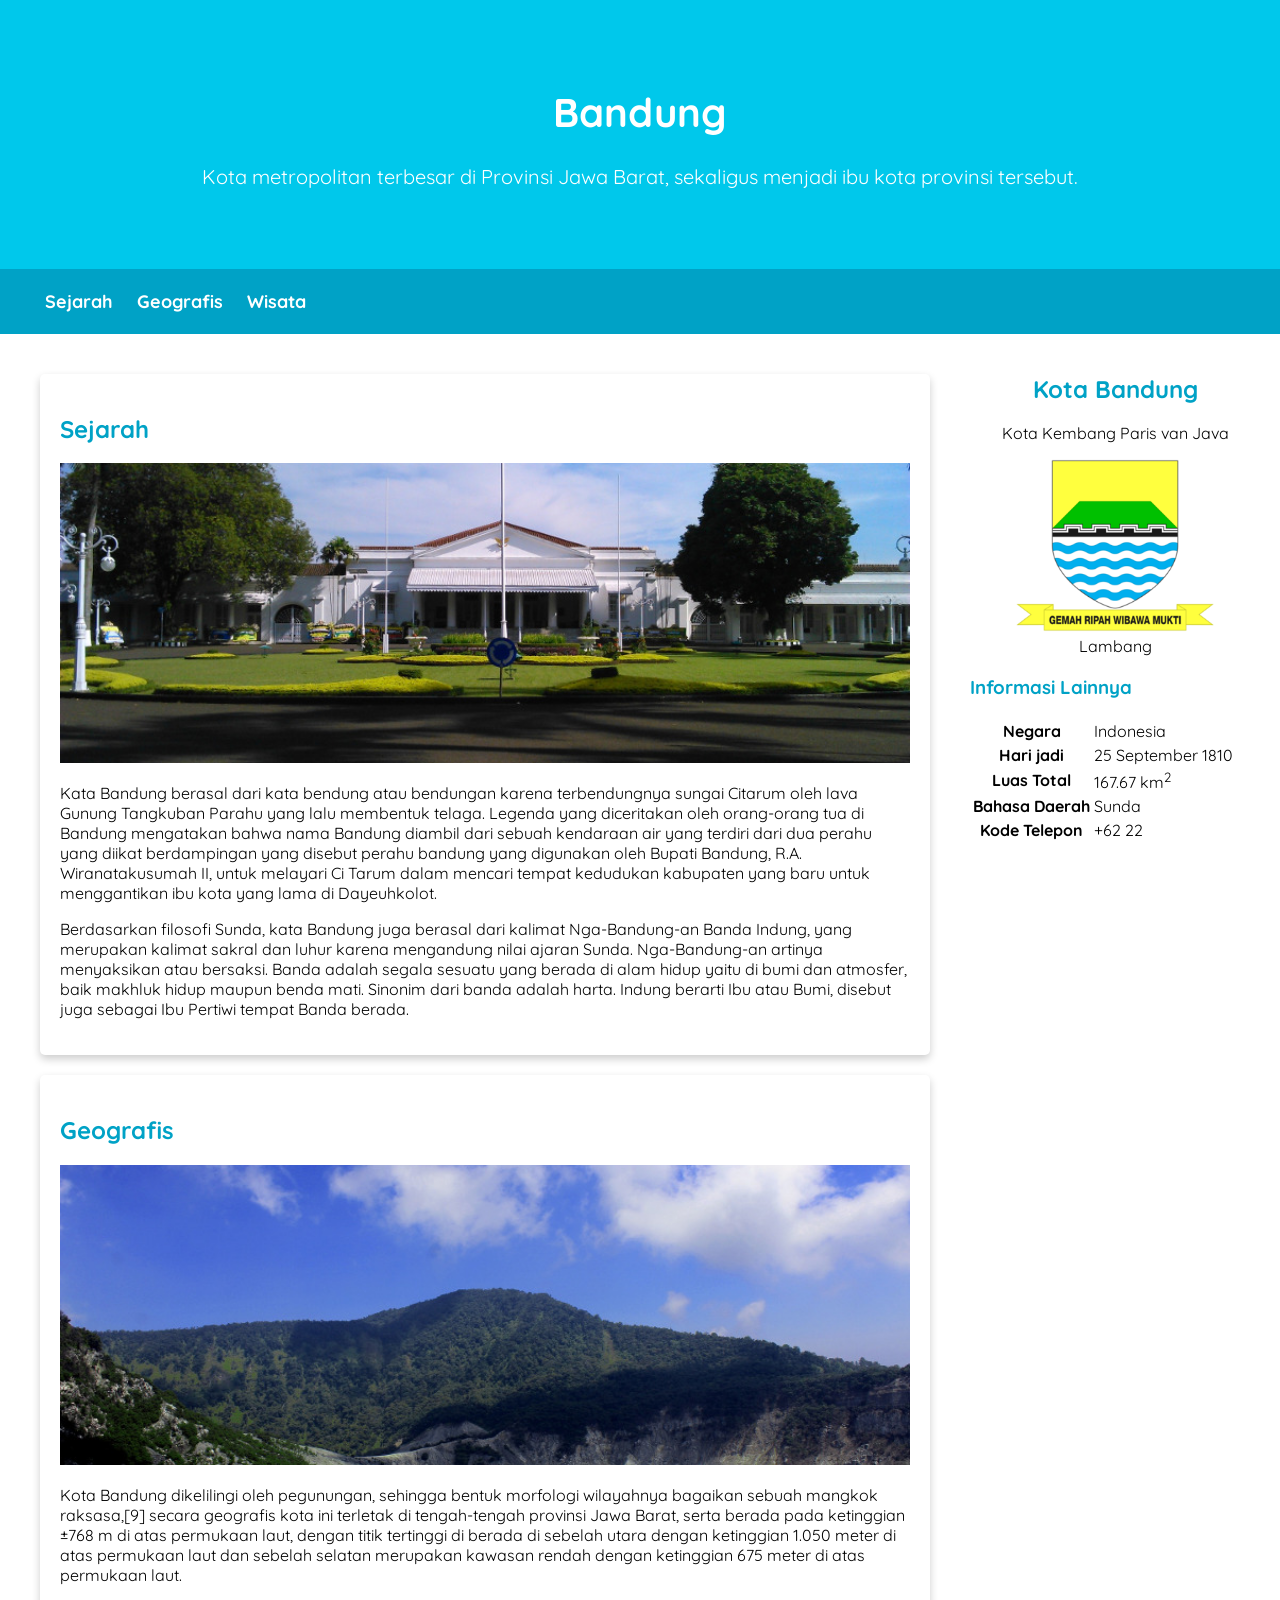
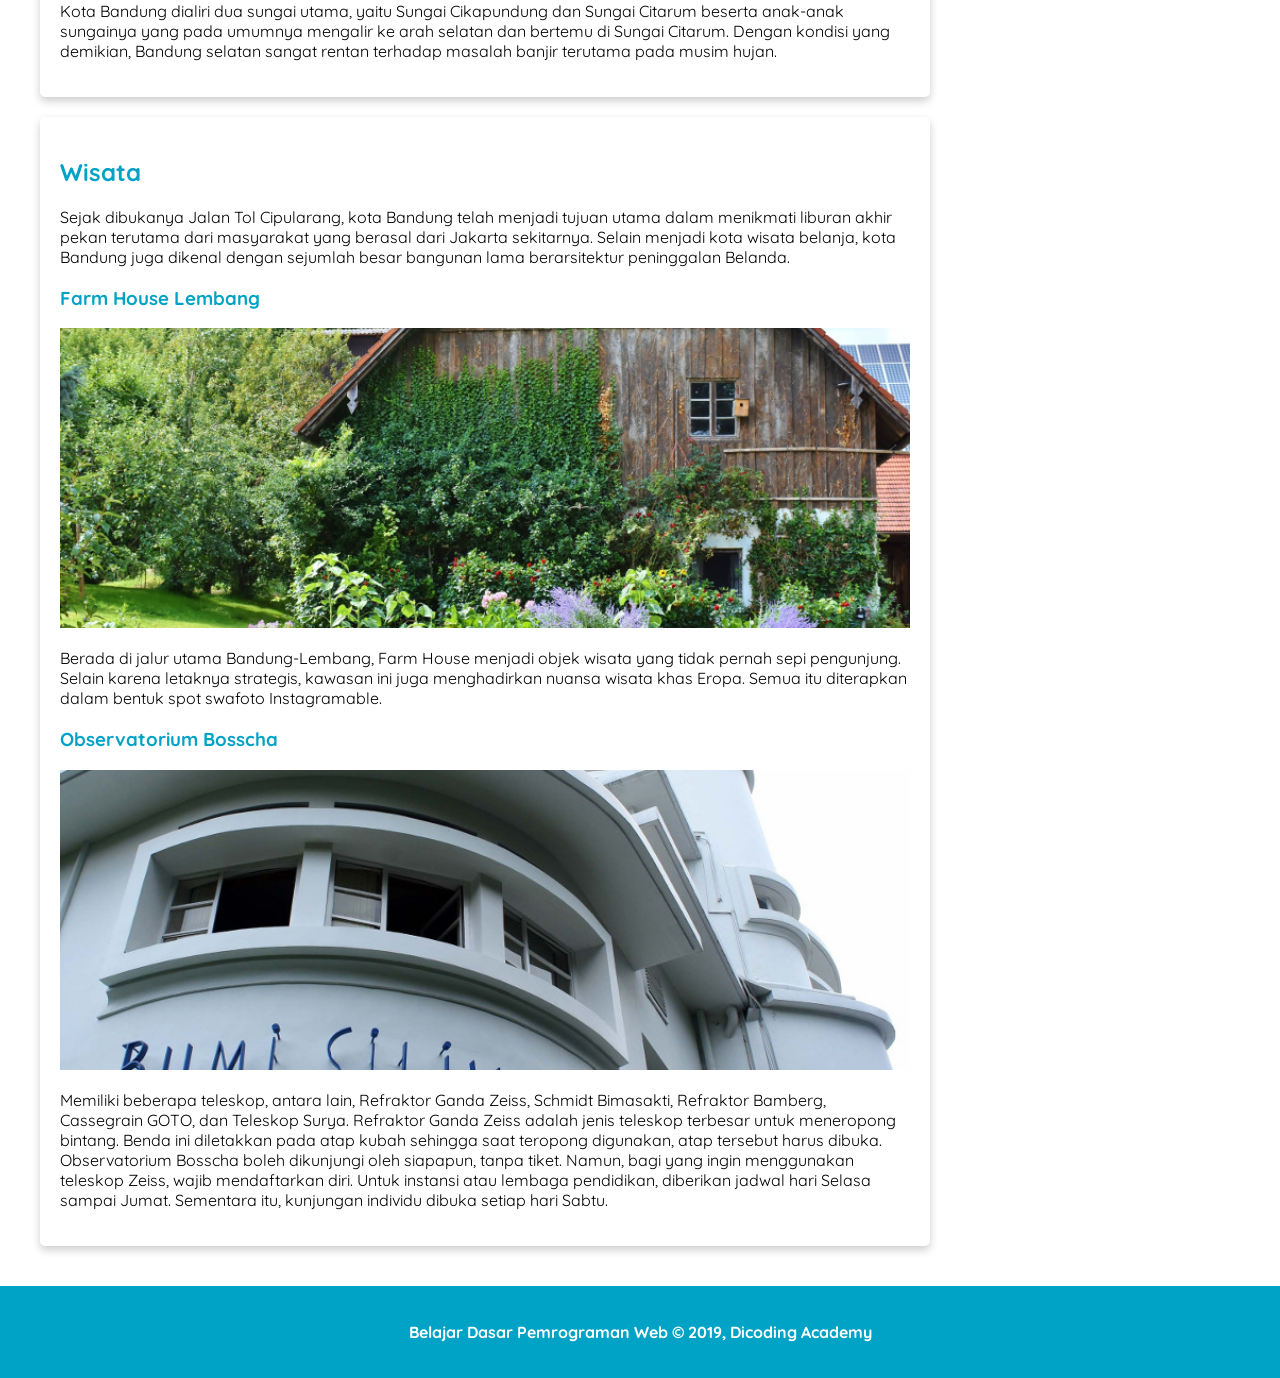
==== index.html @ c3ca7ef8 "1st commit" ====
<!DOCTYPE html>
<html>
  <head>
    <meta charset="utf-8" />
    <meta meta="viewport" content="width=device-width, initial-scale=1" />
    <title>Halaman Profil Bandung</title>

    <link rel="stylesheet" href="assets/styles/style.css" />
    <link rel="preconnect" href="https://fonts.googleapis.com" />
    <link rel="preconnect" href="https://fonts.gstatic.com" crossorigin />
    <link
      href="https://fonts.googleapis.com/css2?family=Quicksand:wght@400;700&display=swap"
      rel="stylesheet"
    />
  </head>

  <body>
    <header>
      <div class="jumbotron">
        <h1>Bandung</h1>
        <p>
          Kota metropolitan terbesar di Provinsi Jawa Barat, sekaligus menjadi
          ibu kota provinsi tersebut.
        </p>
      </div>
      <nav>
        <ul>
          <li>
            <a href="#sejarah">Sejarah</a>
          </li>
          <li>
            <a href="#geografis">Geografis</a>
          </li>
          <li>
            <a href="#wisata">Wisata</a>
          </li>
        </ul>
      </nav>
    </header>

    <main>
      <!-- Konten artikel -->
      <div id="content">
        <article id="sejarah" class="card">
          <h2>Sejarah</h2>
          <img
            src="assets/image/history.jpg"
            alt="sejarah"
            class="featured-image"
          />
          <p>
            Kata Bandung berasal dari kata bendung atau bendungan karena
            terbendungnya sungai Citarum oleh lava Gunung Tangkuban Parahu yang
            lalu membentuk telaga. Legenda yang diceritakan oleh orang-orang tua
            di Bandung mengatakan bahwa nama Bandung diambil dari sebuah
            kendaraan air yang terdiri dari dua perahu yang diikat berdampingan
            yang disebut perahu bandung yang digunakan oleh Bupati Bandung, R.A.
            Wiranatakusumah II, untuk melayari Ci Tarum dalam mencari tempat
            kedudukan kabupaten yang baru untuk menggantikan ibu kota yang lama
            di Dayeuhkolot.
          </p>

          <p>
            Berdasarkan filosofi Sunda, kata Bandung juga berasal dari kalimat
            Nga-Bandung-an Banda Indung, yang merupakan kalimat sakral dan luhur
            karena mengandung nilai ajaran Sunda. Nga-Bandung-an artinya
            menyaksikan atau bersaksi. Banda adalah segala sesuatu yang berada
            di alam hidup yaitu di bumi dan atmosfer, baik makhluk hidup maupun
            benda mati. Sinonim dari banda adalah harta. Indung berarti Ibu atau
            Bumi, disebut juga sebagai Ibu Pertiwi tempat Banda berada.
          </p>
        </article>

        <article id="geografis" class="card">
          <h2>Geografis</h2>
          <img
            src="assets/image/geografis.jpg"
            alt="geografis"
            class="featured-image"
          />
          <p>
            Kota Bandung dikelilingi oleh pegunungan, sehingga bentuk morfologi
            wilayahnya bagaikan sebuah mangkok raksasa,[9] secara geografis kota
            ini terletak di tengah-tengah provinsi Jawa Barat, serta berada pada
            ketinggian ±768 m di atas permukaan laut, dengan titik tertinggi di
            berada di sebelah utara dengan ketinggian 1.050 meter di atas
            permukaan laut dan sebelah selatan merupakan kawasan rendah dengan
            ketinggian 675 meter di atas permukaan laut.
          </p>

          <p>
            Kota Bandung dialiri dua sungai utama, yaitu Sungai Cikapundung dan
            Sungai Citarum beserta anak-anak sungainya yang pada umumnya
            mengalir ke arah selatan dan bertemu di Sungai Citarum. Dengan
            kondisi yang demikian, Bandung selatan sangat rentan terhadap
            masalah banjir terutama pada musim hujan.
          </p>
        </article>

        <article id="wisata" class="card">
          <h2>Wisata</h2>
          <p>
            Sejak dibukanya Jalan Tol Cipularang, kota Bandung telah menjadi
            tujuan utama dalam menikmati liburan akhir pekan terutama dari
            masyarakat yang berasal dari Jakarta sekitarnya. Selain menjadi kota
            wisata belanja, kota Bandung juga dikenal dengan sejumlah besar
            bangunan lama berarsitektur peninggalan Belanda.
          </p>

          <section>
            <h3>Farm House Lembang</h3>
            <img
              src="assets/image/farm-house.jpg"
              alt="farm house"
              class="featured-image"
            />
            <p>
              Berada di jalur utama Bandung-Lembang, Farm House menjadi objek
              wisata yang tidak pernah sepi pengunjung. Selain karena letaknya
              strategis, kawasan ini juga menghadirkan nuansa wisata khas Eropa.
              Semua itu diterapkan dalam bentuk spot swafoto Instagramable.
            </p>
          </section>

          <section>
            <h3>Observatorium Bosscha</h3>
            <img
              src="assets/image/bosscha.jpg"
              alt="bosscha"
              class="featured-image"
            />
            <p>
              Memiliki beberapa teleskop, antara lain, Refraktor Ganda Zeiss,
              Schmidt Bimasakti, Refraktor Bamberg, Cassegrain GOTO, dan
              Teleskop Surya. Refraktor Ganda Zeiss adalah jenis teleskop
              terbesar untuk meneropong bintang. Benda ini diletakkan pada atap
              kubah sehingga saat teropong digunakan, atap tersebut harus
              dibuka. Observatorium Bosscha boleh dikunjungi oleh siapapun,
              tanpa tiket. Namun, bagi yang ingin menggunakan teleskop Zeiss,
              wajib mendaftarkan diri. Untuk instansi atau lembaga pendidikan,
              diberikan jadwal hari Selasa sampai Jumat. Sementara itu,
              kunjungan individu dibuka setiap hari Sabtu.
            </p>
          </section>
        </article>
      </div>

      <!-- Konten samping -->
      <aside>
        <article class="profile">
          <header>
            <h2>Kota Bandung</h2>
            <p>Kota Kembang Paris van Java</p>
            <figure>
              <img src="assets/image/bandung-badge.png" class="profile-img" />
              <figcaption>Lambang</figcaption>
            </figure>
          </header>
          <section>
            <h3>Informasi Lainnya</h3>

            <table>
              <tr>
                <th>Negara</th>
                <td>Indonesia</td>
              </tr>
              <tr>
                <th>Hari jadi</th>
                <td>25 September 1810</td>
              </tr>
              <tr>
                <th>Luas Total</th>
                <td>167.67 km<sup>2</sup></td>
              </tr>
              <tr>
                <th>Bahasa Daerah</th>
                <td>Sunda</td>
              </tr>
              <tr>
                <th>Kode Telepon</th>
                <td>+62 22</td>
              </tr>
            </table>
          </section>
        </article>
      </aside>
    </main>

    <footer>
      <p>Belajar Dasar Pemrograman Web &#169; 2019, Dicoding Academy</p>
    </footer>
  </body>
</html>
---- assets/styles/style.css ----
*{
    box-sizing: border-box;
}

body{
    font-family: 'Quicksand', sans-serif;

    margin: 0;
    padding: 0;
}

main{
    padding: 20px;
    overflow: auto;

}


h2,h3 {
    color: #00a2c6;

}

footer{
    padding:20px;
    color:white;
    background-color: #00a2c6;
    text-align: center;
    font-weight: bold;

}

nav a{
 font-size: 18px;
 font-weight: 700;
 text-decoration: none;
 color: white;
}


nav a:hover{
    color: red;
}

.profile header {
    text-align: center;
}

.featured-image{
    width: 100%;
    max-height: 300px;
    object-fit: cover;
    object-position: center;
}

.profile-img{
    width: 200px;
}

.card {
    box-shadow: 0 4px  8px 0 rgba(0, 0, 0, 0.2);
    border-radius: 5px;

    padding: 20px;
    margin: 20px;
}


.jumbotron{
    font-size: 20px;
    padding:60px;
    background-color: #00c8eb;
    text-align: center;
    color: #fff;
}

nav li{
    display: inline;
    list-style-type: none;
    margin-right: 20px;
}

nav{
    background-color: #00a2c6;
    padding: 5px;

    position: sticky;
    top: 0;
}

header{
    display: inline;
}

#content{
    float:left;
    width: 75%;
}
aside{
    float: right;
    width: 25%;
    padding-left: 20px;
}

@media screen and (max-width:1000px) {
    #content, aside {
        width: 100%;

        padding: 0;
    }
}
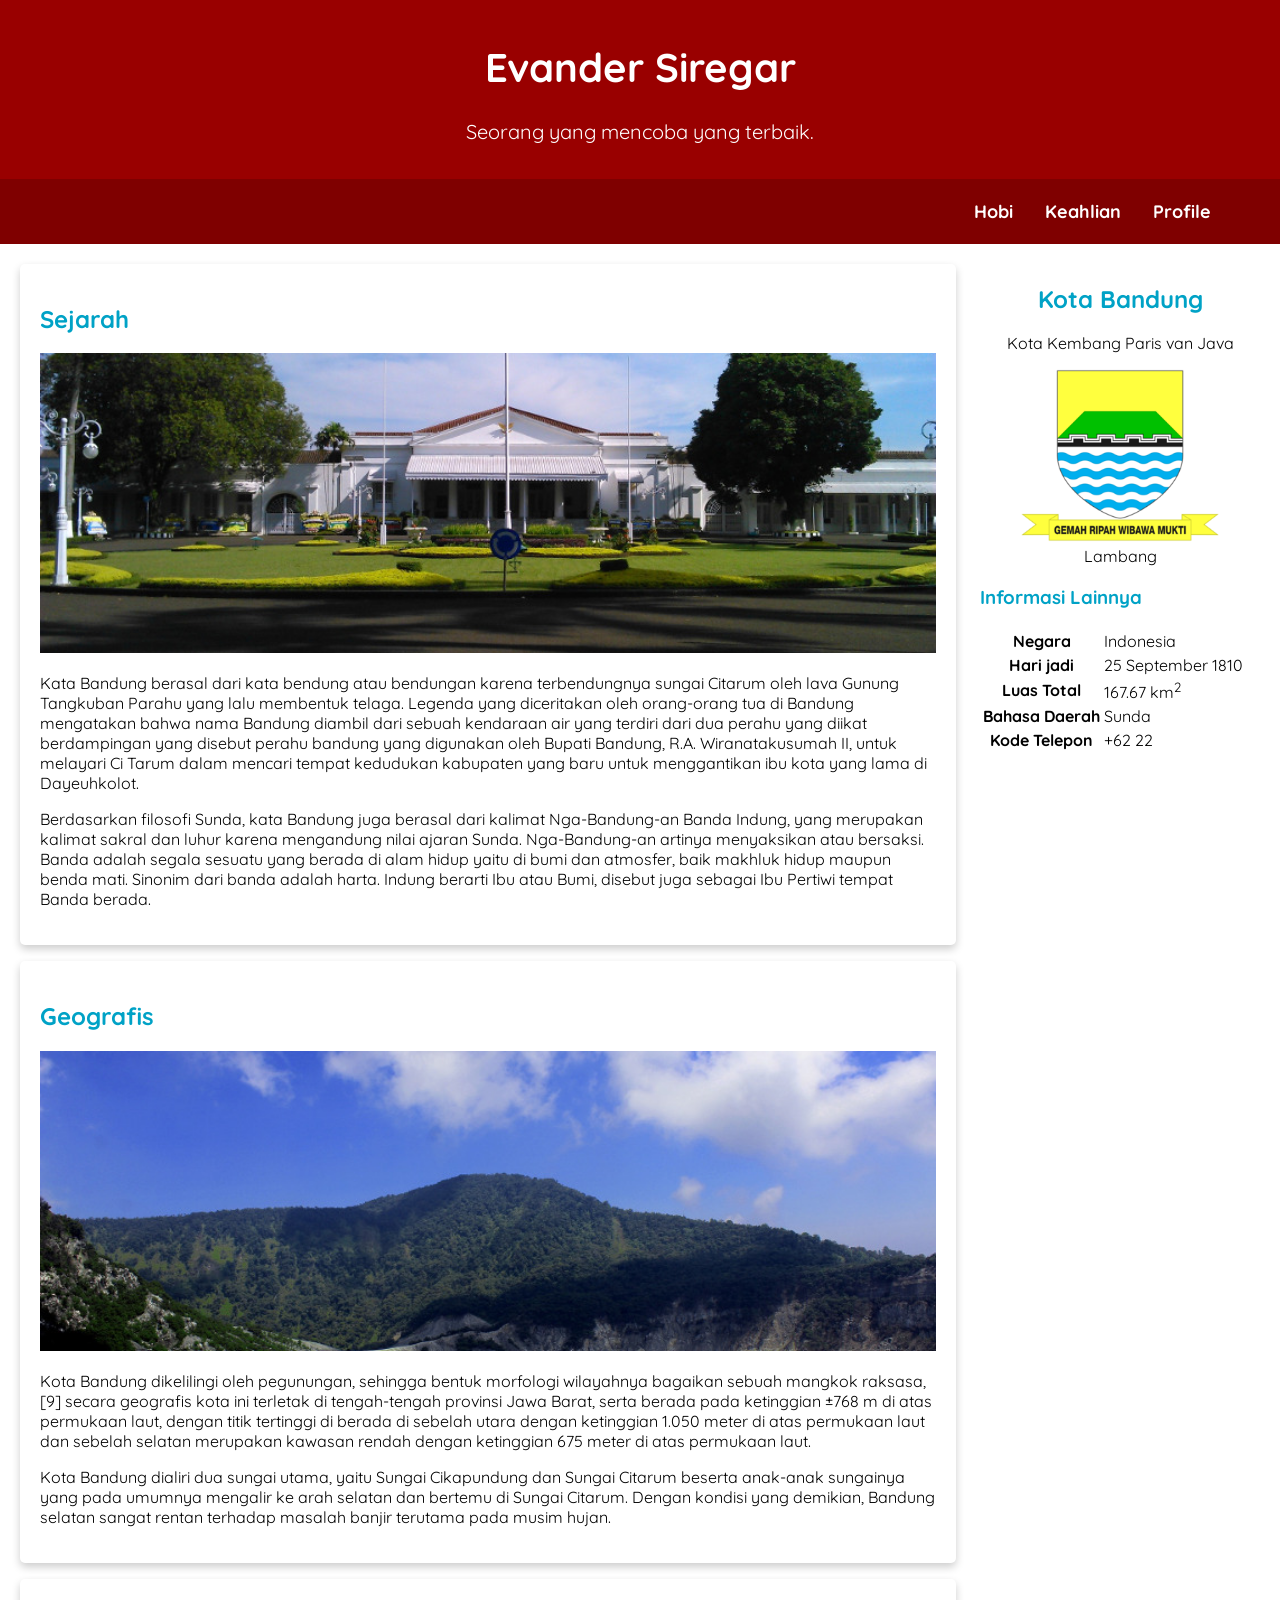
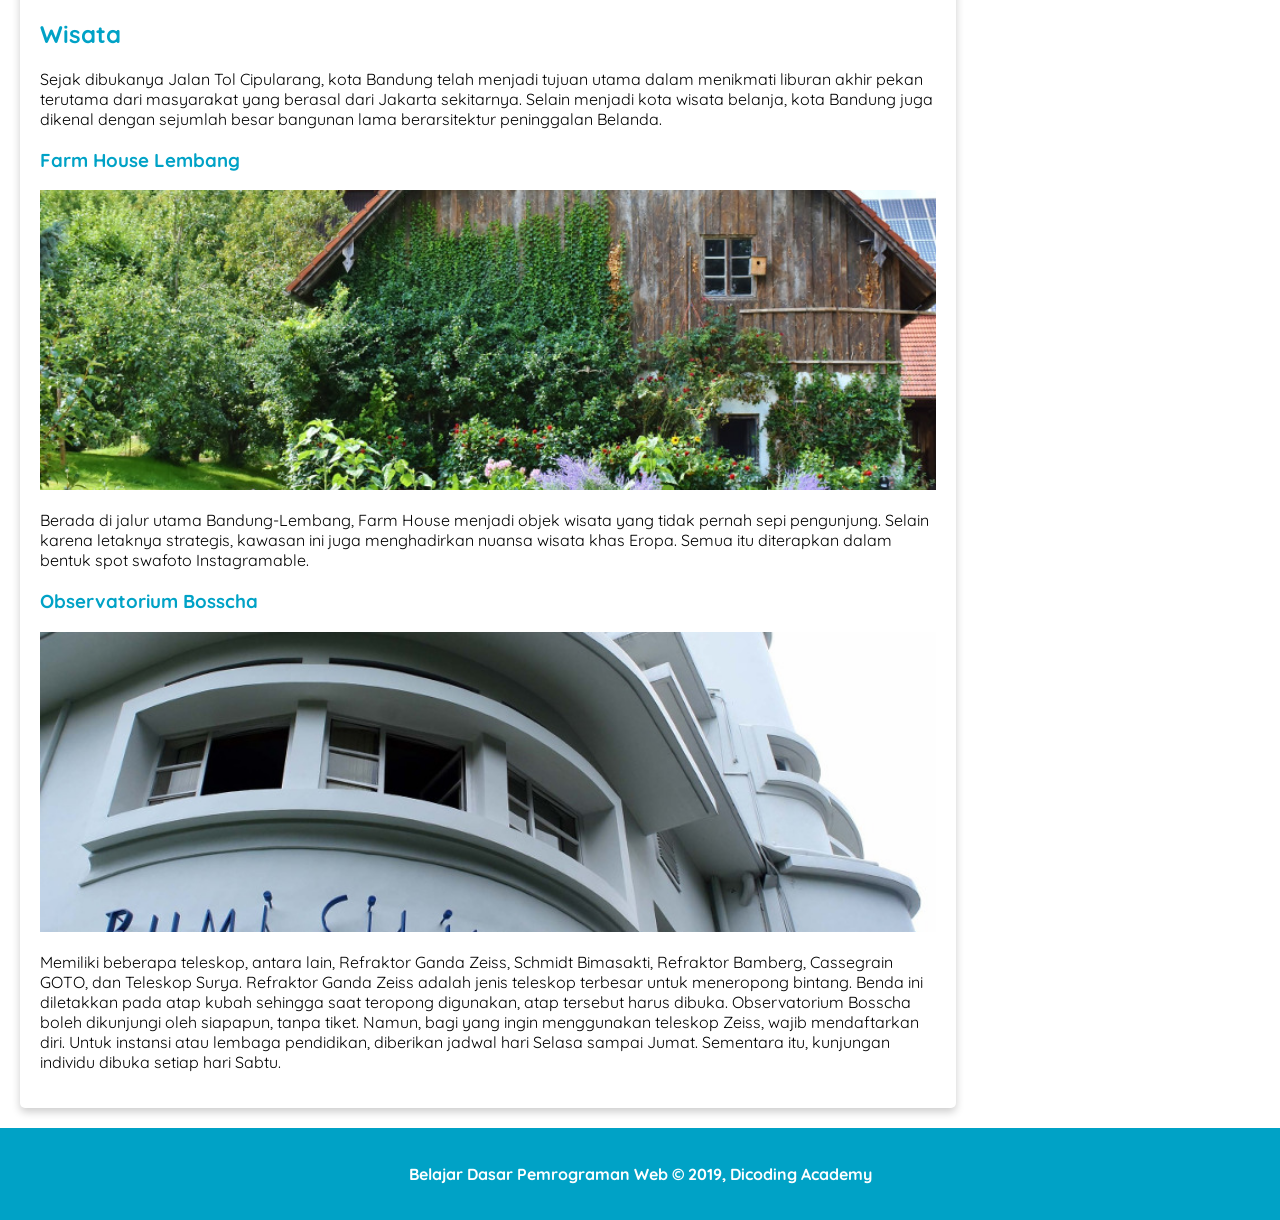
==== commit 7b2e38f1: "few changes" ====
--- a/index.html
+++ b/index.html
@@ -3,7 +3,7 @@
   <head>
     <meta charset="utf-8" />
     <meta meta="viewport" content="width=device-width, initial-scale=1" />
-    <title>Halaman Profil Bandung</title>
+    <title>Evander Siregar</title>
 
     <link rel="stylesheet" href="assets/styles/style.css" />
     <link rel="preconnect" href="https://fonts.googleapis.com" />
@@ -17,22 +17,19 @@
   <body>
     <header>
       <div class="jumbotron">
-        <h1>Bandung</h1>
-        <p>
-          Kota metropolitan terbesar di Provinsi Jawa Barat, sekaligus menjadi
-          ibu kota provinsi tersebut.
-        </p>
+        <h1>Evander Siregar</h1>
+        <p>Seorang yang mencoba yang terbaik.</p>
       </div>
       <nav>
         <ul>
           <li>
-            <a href="#sejarah">Sejarah</a>
+            <a href="#profile">Profile</a>
           </li>
           <li>
-            <a href="#geografis">Geografis</a>
+            <a href="#keahlian">Keahlian</a>
           </li>
           <li>
-            <a href="#wisata">Wisata</a>
+            <a href="#hobi">Hobi</a>
           </li>
         </ul>
       </nav>
--- a/assets/styles/style.css
+++ b/assets/styles/style.css
@@ -11,7 +11,8 @@
 
 main{
     padding: 20px;
-    overflow: auto;
+    display: flex;
+    gap: 1.5rem;
 
 }
 
@@ -60,28 +61,32 @@
 .card {
     box-shadow: 0 4px  8px 0 rgba(0, 0, 0, 0.2);
     border-radius: 5px;
-
     padding: 20px;
-    margin: 20px;
 }
 
 
 .jumbotron{
     font-size: 20px;
-    padding:60px;
-    background-color: #00c8eb;
+    padding:15px;
+    background-color: #990000;
     text-align: center;
     color: #fff;
 }
 
 nav li{
-    display: inline;
     list-style-type: none;
-    margin-right: 20px;
+    
+}
+
+nav ul {
+    padding-inline: 4rem;
+    display: flex;
+    flex-direction: row-reverse;
+    gap: 2rem;
 }
 
 nav{
-    background-color: #00a2c6;
+    background-color: #7f0000;
     padding: 5px;
 
     position: sticky;
@@ -93,19 +98,34 @@
 }
 
 #content{
-    float:left;
-    width: 75%;
+    flex: 5;
+    display: flex;
+    flex-flow: column nowrap;
+    gap: 1rem 2rem;
 }
 aside{
-    float: right;
-    width: 25%;
-    padding-left: 20px;
+    flex: 1;
 }
 
-@media screen and (max-width:1000px) {
-    #content, aside {
-        width: 100%;
+@media screen and (max-width:1200px) {
+    main {
+        flex-flow: column nowrap;
+    }
 
-        padding: 0;
+    main aside{
+        align-self: center;
     }
+}
+
+@media screen and (max-width:768px) {
+
+    nav ul{
+        justify-content: center;
+    }
+
+
+    main aside{
+        align-self: stretch;
+    }
+
 }
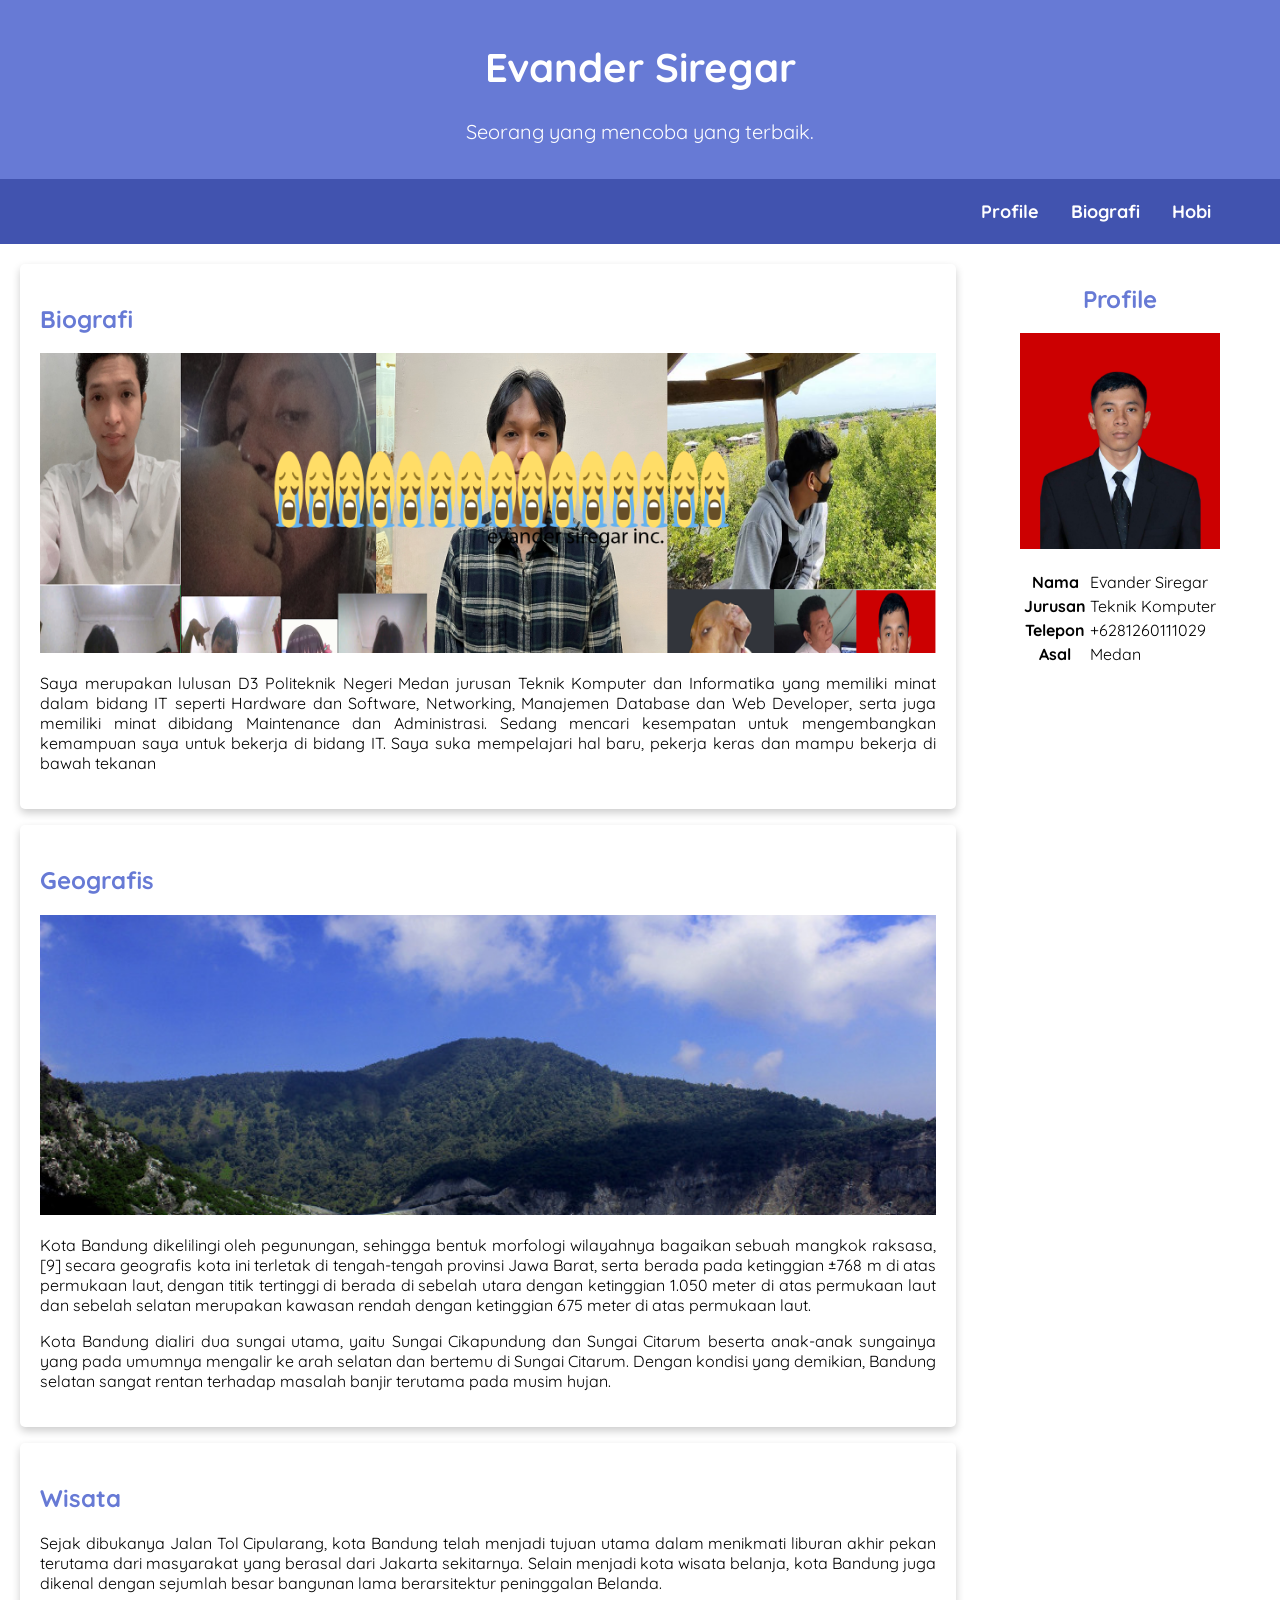
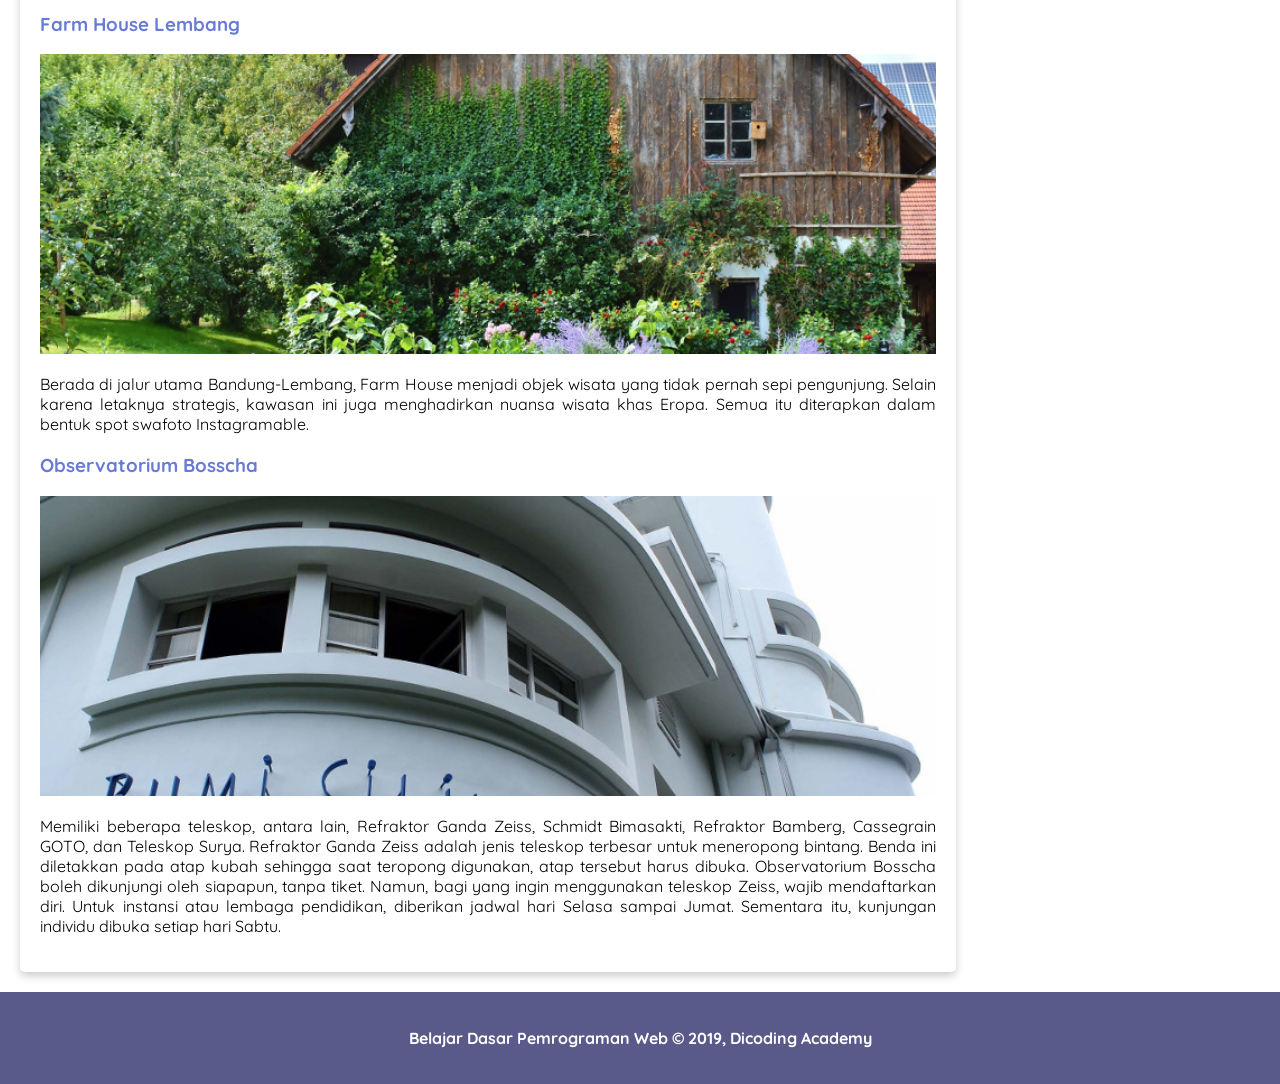
==== commit 27451ccc: "TBA" ====
--- a/index.html
+++ b/index.html
@@ -26,7 +26,7 @@
             <a href="#profile">Profile</a>
           </li>
           <li>
-            <a href="#keahlian">Keahlian</a>
+            <a href="#biografi">Biografi</a>
           </li>
           <li>
             <a href="#hobi">Hobi</a>
@@ -37,34 +37,22 @@
 
     <main>
       <!-- Konten artikel -->
-      <div id="content">
-        <article id="sejarah" class="card">
-          <h2>Sejarah</h2>
+      <div class="content">
+        <article id="biografi" class="card">
+          <h2>Biografi</h2>
           <img
-            src="assets/image/history.jpg"
-            alt="sejarah"
+            src="assets/image/wall.png"
+            alt="biografi"
             class="featured-image"
           />
           <p>
-            Kata Bandung berasal dari kata bendung atau bendungan karena
-            terbendungnya sungai Citarum oleh lava Gunung Tangkuban Parahu yang
-            lalu membentuk telaga. Legenda yang diceritakan oleh orang-orang tua
-            di Bandung mengatakan bahwa nama Bandung diambil dari sebuah
-            kendaraan air yang terdiri dari dua perahu yang diikat berdampingan
-            yang disebut perahu bandung yang digunakan oleh Bupati Bandung, R.A.
-            Wiranatakusumah II, untuk melayari Ci Tarum dalam mencari tempat
-            kedudukan kabupaten yang baru untuk menggantikan ibu kota yang lama
-            di Dayeuhkolot.
-          </p>
-
-          <p>
-            Berdasarkan filosofi Sunda, kata Bandung juga berasal dari kalimat
-            Nga-Bandung-an Banda Indung, yang merupakan kalimat sakral dan luhur
-            karena mengandung nilai ajaran Sunda. Nga-Bandung-an artinya
-            menyaksikan atau bersaksi. Banda adalah segala sesuatu yang berada
-            di alam hidup yaitu di bumi dan atmosfer, baik makhluk hidup maupun
-            benda mati. Sinonim dari banda adalah harta. Indung berarti Ibu atau
-            Bumi, disebut juga sebagai Ibu Pertiwi tempat Banda berada.
+            Saya merupakan lulusan D3 Politeknik Negeri Medan jurusan Teknik
+            Komputer dan Informatika yang memiliki minat dalam bidang IT seperti
+            Hardware dan Software, Networking, Manajemen Database dan Web
+            Developer, serta juga memiliki minat dibidang Maintenance dan
+            Administrasi. Sedang mencari kesempatan untuk mengembangkan
+            kemampuan saya untuk bekerja di bidang IT. Saya suka mempelajari hal
+            baru, pekerja keras dan mampu bekerja di bawah tekanan
           </p>
         </article>
 
@@ -144,38 +132,30 @@
 
       <!-- Konten samping -->
       <aside>
-        <article class="profile">
+        <article id="profile" class="profile" alt="profile">
           <header>
-            <h2>Kota Bandung</h2>
-            <p>Kota Kembang Paris van Java</p>
+            <h2>Profile</h2>
             <figure>
-              <img src="assets/image/bandung-badge.png" class="profile-img" />
-              <figcaption>Lambang</figcaption>
+              <img src="assets/image/profile.jpg" class="profile-img" />
             </figure>
           </header>
           <section>
-            <h3>Informasi Lainnya</h3>
-
             <table>
               <tr>
-                <th>Negara</th>
-                <td>Indonesia</td>
+                <th>Nama</th>
+                <td>Evander Siregar</td>
               </tr>
               <tr>
-                <th>Hari jadi</th>
-                <td>25 September 1810</td>
+                <th>Jurusan</th>
+                <td>Teknik Komputer</td>
               </tr>
               <tr>
-                <th>Luas Total</th>
-                <td>167.67 km<sup>2</sup></td>
+                <th>Telepon</th>
+                <td>+6281260111029</td>
               </tr>
               <tr>
-                <th>Bahasa Daerah</th>
-                <td>Sunda</td>
-              </tr>
-              <tr>
-                <th>Kode Telepon</th>
-                <td>+62 22</td>
+                <th>Asal</th>
+                <td>Medan</td>
               </tr>
             </table>
           </section>
--- a/assets/styles/style.css
+++ b/assets/styles/style.css
@@ -18,17 +18,20 @@
 
 
 h2,h3 {
-    color: #00a2c6;
+    color: #677AD5;
 
 }
 
 footer{
     padding:20px;
     color:white;
-    background-color: #00a2c6;
+    background-color: #59598A;
     text-align: center;
     font-weight: bold;
 
+}
+article p{
+    text-align: justify;
 }
 
 nav a{
@@ -40,7 +43,7 @@
 
 
 nav a:hover{
-    color: red;
+    color: #8B0101;
 }
 
 .profile header {
@@ -68,7 +71,7 @@
 .jumbotron{
     font-size: 20px;
     padding:15px;
-    background-color: #990000;
+    background-color: #677AD5;
     text-align: center;
     color: #fff;
 }
@@ -81,12 +84,12 @@
 nav ul {
     padding-inline: 4rem;
     display: flex;
-    flex-direction: row-reverse;
+    justify-content: flex-end;
     gap: 2rem;
 }
 
 nav{
-    background-color: #7f0000;
+    background-color: #4153AF;
     padding: 5px;
 
     position: sticky;
@@ -97,7 +100,7 @@
     display: inline;
 }
 
-#content{
+.content{
     flex: 5;
     display: flex;
     flex-flow: column nowrap;
@@ -105,6 +108,12 @@
 }
 aside{
     flex: 1;
+}
+
+table{
+    display: flex;
+    align-items: center;
+    justify-content: center;
 }
 
 @media screen and (max-width:1200px) {
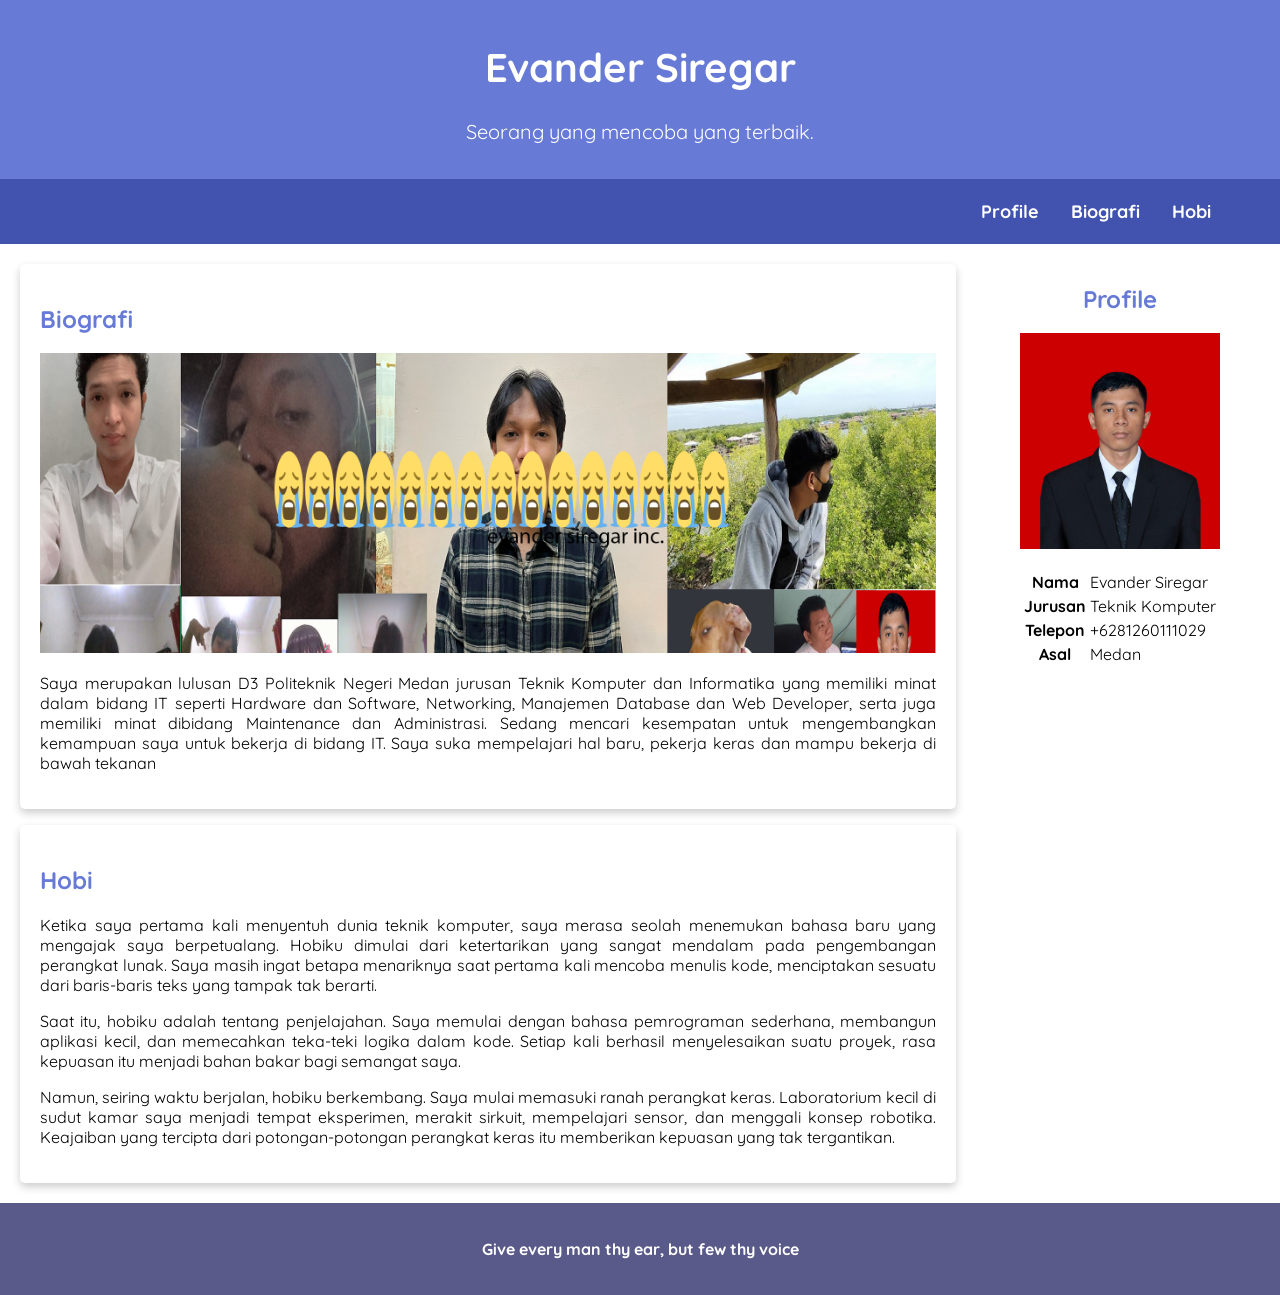
==== commit 17592cb5: "finish branch" ====
--- a/index.html
+++ b/index.html
@@ -56,77 +56,32 @@
           </p>
         </article>
 
-        <article id="geografis" class="card">
-          <h2>Geografis</h2>
-          <img
-            src="assets/image/geografis.jpg"
-            alt="geografis"
-            class="featured-image"
-          />
+        <article id="hobi" class="card">
+          <h2>Hobi</h2>
           <p>
-            Kota Bandung dikelilingi oleh pegunungan, sehingga bentuk morfologi
-            wilayahnya bagaikan sebuah mangkok raksasa,[9] secara geografis kota
-            ini terletak di tengah-tengah provinsi Jawa Barat, serta berada pada
-            ketinggian ±768 m di atas permukaan laut, dengan titik tertinggi di
-            berada di sebelah utara dengan ketinggian 1.050 meter di atas
-            permukaan laut dan sebelah selatan merupakan kawasan rendah dengan
-            ketinggian 675 meter di atas permukaan laut.
+            Ketika saya pertama kali menyentuh dunia teknik komputer, saya
+            merasa seolah menemukan bahasa baru yang mengajak saya berpetualang.
+            Hobiku dimulai dari ketertarikan yang sangat mendalam pada
+            pengembangan perangkat lunak. Saya masih ingat betapa menariknya
+            saat pertama kali mencoba menulis kode, menciptakan sesuatu dari
+            baris-baris teks yang tampak tak berarti.
           </p>
 
           <p>
-            Kota Bandung dialiri dua sungai utama, yaitu Sungai Cikapundung dan
-            Sungai Citarum beserta anak-anak sungainya yang pada umumnya
-            mengalir ke arah selatan dan bertemu di Sungai Citarum. Dengan
-            kondisi yang demikian, Bandung selatan sangat rentan terhadap
-            masalah banjir terutama pada musim hujan.
+            Saat itu, hobiku adalah tentang penjelajahan. Saya memulai dengan
+            bahasa pemrograman sederhana, membangun aplikasi kecil, dan
+            memecahkan teka-teki logika dalam kode. Setiap kali berhasil
+            menyelesaikan suatu proyek, rasa kepuasan itu menjadi bahan bakar
+            bagi semangat saya.
           </p>
-        </article>
-
-        <article id="wisata" class="card">
-          <h2>Wisata</h2>
           <p>
-            Sejak dibukanya Jalan Tol Cipularang, kota Bandung telah menjadi
-            tujuan utama dalam menikmati liburan akhir pekan terutama dari
-            masyarakat yang berasal dari Jakarta sekitarnya. Selain menjadi kota
-            wisata belanja, kota Bandung juga dikenal dengan sejumlah besar
-            bangunan lama berarsitektur peninggalan Belanda.
+            Namun, seiring waktu berjalan, hobiku berkembang. Saya mulai
+            memasuki ranah perangkat keras. Laboratorium kecil di sudut kamar
+            saya menjadi tempat eksperimen, merakit sirkuit, mempelajari sensor,
+            dan menggali konsep robotika. Keajaiban yang tercipta dari
+            potongan-potongan perangkat keras itu memberikan kepuasan yang tak
+            tergantikan.
           </p>
-
-          <section>
-            <h3>Farm House Lembang</h3>
-            <img
-              src="assets/image/farm-house.jpg"
-              alt="farm house"
-              class="featured-image"
-            />
-            <p>
-              Berada di jalur utama Bandung-Lembang, Farm House menjadi objek
-              wisata yang tidak pernah sepi pengunjung. Selain karena letaknya
-              strategis, kawasan ini juga menghadirkan nuansa wisata khas Eropa.
-              Semua itu diterapkan dalam bentuk spot swafoto Instagramable.
-            </p>
-          </section>
-
-          <section>
-            <h3>Observatorium Bosscha</h3>
-            <img
-              src="assets/image/bosscha.jpg"
-              alt="bosscha"
-              class="featured-image"
-            />
-            <p>
-              Memiliki beberapa teleskop, antara lain, Refraktor Ganda Zeiss,
-              Schmidt Bimasakti, Refraktor Bamberg, Cassegrain GOTO, dan
-              Teleskop Surya. Refraktor Ganda Zeiss adalah jenis teleskop
-              terbesar untuk meneropong bintang. Benda ini diletakkan pada atap
-              kubah sehingga saat teropong digunakan, atap tersebut harus
-              dibuka. Observatorium Bosscha boleh dikunjungi oleh siapapun,
-              tanpa tiket. Namun, bagi yang ingin menggunakan teleskop Zeiss,
-              wajib mendaftarkan diri. Untuk instansi atau lembaga pendidikan,
-              diberikan jadwal hari Selasa sampai Jumat. Sementara itu,
-              kunjungan individu dibuka setiap hari Sabtu.
-            </p>
-          </section>
         </article>
       </div>
 
@@ -164,7 +119,7 @@
     </main>
 
     <footer>
-      <p>Belajar Dasar Pemrograman Web &#169; 2019, Dicoding Academy</p>
+      <p>Give every man thy ear, but few thy voice</p>
     </footer>
   </body>
 </html>
